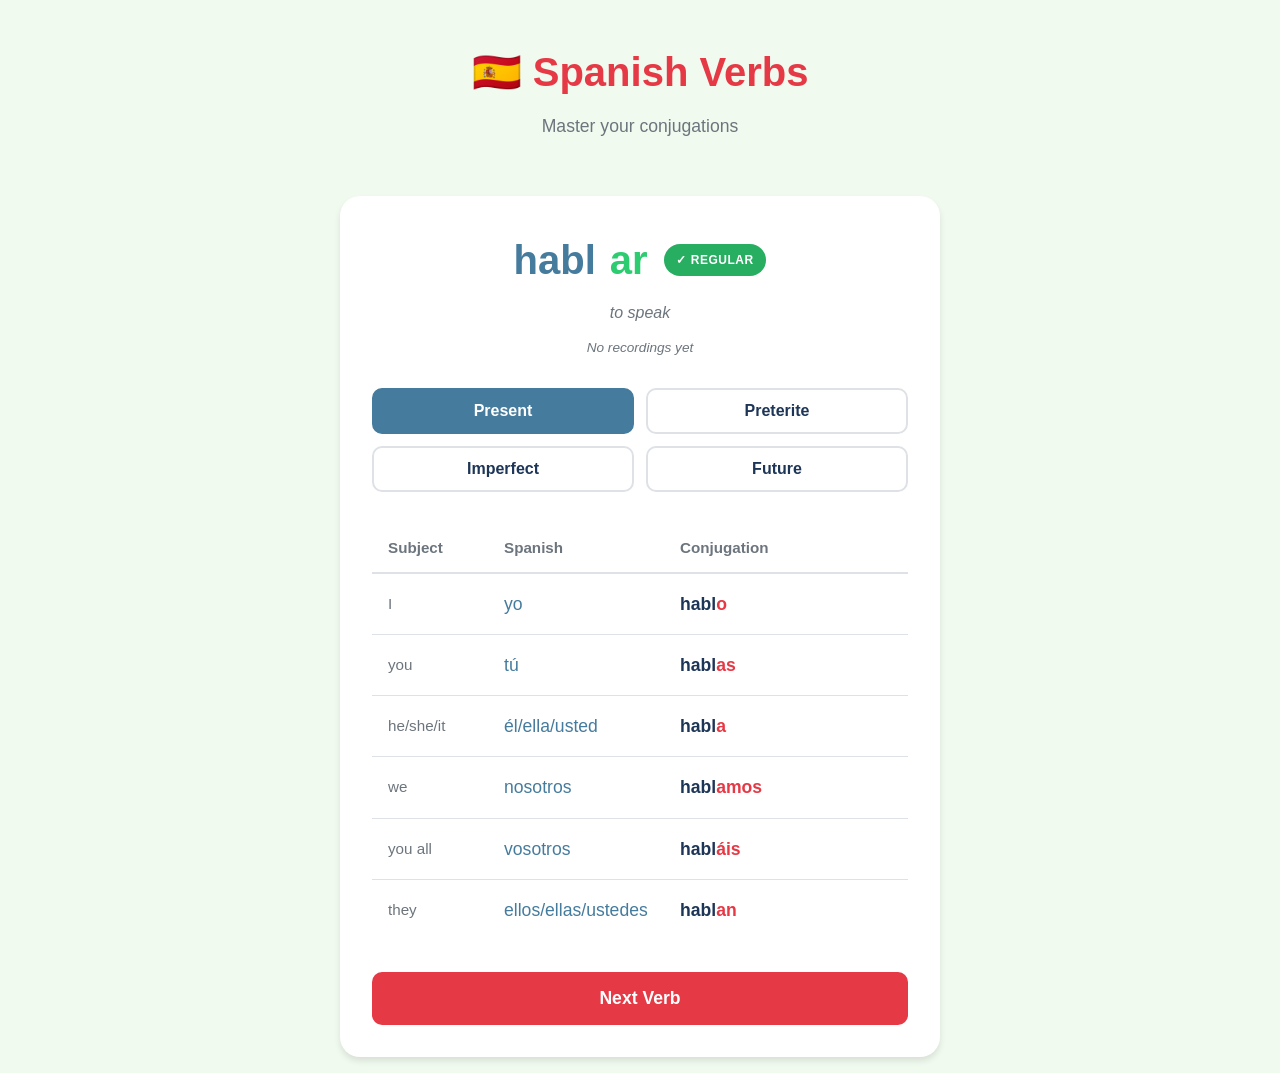
==== index.html @ 84eb6c1a "Spanish verb conjugation app with speech recognition" ====
<!DOCTYPE html>
<html lang="en">
<head>
    <meta charset="UTF-8">
    <meta name="viewport" content="width=device-width, initial-scale=1.0">
    <meta name="description" content="Practice Spanish verb conjugations on mobile">
    <title>Spanish Verbs - Mobile Practice</title>
    <link rel="stylesheet" href="styles.css?v=20260408c">
</head>
<body>
    <div class="container">
        <header>
            <h1>🇪🇸 Spanish Verbs</h1>
            <p class="subtitle">Master your conjugations</p>
        </header>

        <main>
            <div class="verb-card">
                <h2 id="verb-display">hablar</h2>
                <p class="verb-translation" id="translation">to speak</p>
                <div id="verb-score-display" class="verb-score-container"></div>
                
                <div class="tense-selector">
                    <button class="tense-btn active" data-tense="present">Present</button>
                    <button class="tense-btn" data-tense="preterite">Preterite</button>
                    <button class="tense-btn" data-tense="imperfect">Imperfect</button>
                    <button class="tense-btn" data-tense="future">Future</button>
                </div>

                <div class="conjugations" id="conjugations">
                    <!-- Content will be dynamically generated by JavaScript -->
                </div>

                <button class="btn-primary" id="nextVerb">Next Verb</button>
            </div>
        </main>
    </div>

    <script src="app.js?v=20260408c"></script>
</body>
</html>
---- styles.css ----
:root {
    --primary: #e63946;
    --secondary: #457b9d;
    --background: #f1faee;
    --card-bg: #ffffff;
    --text: #1d3557;
    --text-light: #6c757d;
    --border: #dee2e6;
    --shadow: rgba(0, 0, 0, 0.1);
}

* {
    margin: 0;
    padding: 0;
    box-sizing: border-box;
}

body {
    font-family: -apple-system, BlinkMacSystemFont, 'Segoe UI', Roboto, Oxygen, Ubuntu, Cantarell, sans-serif;
    background: var(--background);
    color: var(--text);
    line-height: 1.6;
    min-height: 100vh;
    padding: 1rem;
}

.container {
    max-width: 600px;
    margin: 0 auto;
}

header {
    text-align: center;
    margin-bottom: 2rem;
    padding: 1.5rem 0;
    position: relative;
}

.custom-mode-indicator {
    background: linear-gradient(135deg, #667eea 0%, #764ba2 100%);
    color: white;
    padding: 0.5rem 1rem;
    border-radius: 20px;
    font-size: 0.9rem;
    font-weight: 600;
    display: inline-block;
    margin-top: 1rem;
    animation: pulse 2s infinite;
}

@keyframes pulse {
    0%, 100% { transform: scale(1); }
    50% { transform: scale(1.05); }
}

h1 {
    font-size: 2.5rem;
    color: var(--primary);
    margin-bottom: 0.5rem;
}

.subtitle {
    color: var(--text-light);
    font-size: 1.1rem;
}

.verb-card {
    background: var(--card-bg);
    border-radius: 20px;
    padding: 2rem;
    box-shadow: 0 4px 6px var(--shadow);
    animation: fadeIn 0.3s ease;
}

@keyframes fadeIn {
    from {
        opacity: 0;
        transform: translateY(10px);
    }
    to {
        opacity: 1;
        transform: translateY(0);
    }
}

#verb-display {
    font-size: 2.5rem;
    color: var(--secondary);
    text-align: center;
    margin-bottom: 0.5rem;
    display: flex;
    align-items: center;
    justify-content: center;
    gap: 1rem;
    flex-wrap: wrap;
}

#verb-display .infinitive-ending {
    color: #2ecc71;
    font-weight: 700;
    margin-left: -0.05em;
}

.verb-type-badge {
    display: inline-flex;
    align-items: center;
    gap: 0.3rem;
    padding: 0.4rem 0.8rem;
    border-radius: 20px;
    font-size: 0.75rem;
    font-weight: 600;
    color: white;
    text-transform: uppercase;
    letter-spacing: 0.5px;
}

.verb-translation {
    text-align: center;
    color: var(--text-light);
    font-style: italic;
    margin-bottom: 0.5rem;
}

.verb-score-container {
    text-align: center;
    margin-bottom: 1.5rem;
    min-height: 30px;
}

.verb-score {
    display: inline-flex;
    align-items: center;
    gap: 0.5rem;
    padding: 0.5rem 1rem;
    border-radius: 20px;
    font-size: 0.9rem;
    font-weight: 600;
    background: white;
    border: 2px solid #dee2e6;
}

.verb-score.excellent {
    border-color: #28a745;
    background: #d4edda;
    color: #155724;
}

.verb-score.good {
    border-color: #17a2b8;
    background: #d1ecf1;
    color: #0c5460;
}

.verb-score.fair {
    border-color: #ffc107;
    background: #fff3cd;
    color: #856404;
}

.verb-score.needs-work {
    border-color: #dc3545;
    background: #f8d7da;
    color: #721c24;
}

.verb-score .score-label {
    font-weight: 500;
}

.verb-score .score-value {
    font-size: 1.2rem;
    font-weight: 700;
}

.verb-score .attempts-count {
    font-size: 0.75rem;
    opacity: 0.8;
    font-weight: 400;
}

.no-score {
    color: var(--text-light);
    font-size: 0.85rem;
    font-style: italic;
}

.tense-selector {
    display: grid;
    grid-template-columns: repeat(2, 1fr);
    gap: 0.75rem;
    margin-bottom: 2rem;
}

.tense-btn {
    flex: 1;
    min-width: 120px;
    padding: 0.75rem 1rem;
    border: 2px solid var(--border);
    background: white;
    border-radius: 10px;
    color: var(--text);
    cursor: pointer;
    transition: all 0.2s;
    font-size: 1rem;
    font-weight: 600;
}

.tense-btn:active {
    transform: scale(0.95);
}

.tense-btn.active {
    background: var(--secondary);
    color: white;
    border-color: var(--secondary);
}

.conjugations {
    margin-bottom: 2rem;
}

.conjugation-header {
    display: grid;
    grid-template-columns: 100px 160px 150px;
    gap: 1rem;
    padding: 0.75rem 1rem;
    background: var(--bg);
    border-bottom: 2px solid var(--border);
    font-weight: 600;
    font-size: 0.95rem;
    color: var(--text-light);
}

.conjugation-item {
    border-bottom: 1px solid var(--border);
}

.conjugation-item:last-child {
    border-bottom: none;
}

.conjugation-row {
    display: grid;
    grid-template-columns: 100px 160px 150px;
    gap: 1rem;
    padding: 1rem;
    font-size: 1.1rem;
    align-items: center;
    cursor: pointer;
    transition: background-color 0.2s;
}

.conjugation-row:hover {
    background-color: var(--bg);
}

.pronoun-english {
    color: var(--text-light);
    font-weight: 500;
    font-size: 0.95rem;
}

.pronoun {
    color: var(--secondary);
    font-weight: 500;
}

.form {
    color: var(--text);
    font-weight: 600;
}

.form .ending {
    color: var(--primary);
    font-weight: 700;
}

.example {
    display: none;
    flex-direction: column;
    gap: 0.75rem;
    font-size: 0.9rem;
    color: var(--text-light);
    padding: 0.75rem 1rem;
    background-color: #f8f9fa;
    border-top: 1px solid var(--border);
}

.example.visible {
    display: flex;
}

.example-content {
    display: flex;
    gap: 0.5rem;
    align-items: center;
}

.example-buttons {
    display: flex;
    gap: 0.5rem;
    align-items: center;
    flex-shrink: 0;
}

.example-text {
    flex: 1;
}

.speaker-btn {
    background: none;
    border: none;
    cursor: pointer;
    font-size: 1.1rem;
    padding: 0;
    transition: transform 0.2s;
    flex-shrink: 0;
}

.speaker-btn:hover {
    transform: scale(1.2);
}

.speaker-btn:active {
    transform: scale(0.9);
}

.record-btn {
    background: #28a745;
    color: white;
    border: none;
    border-radius: 6px;
    padding: 0.3rem 0.6rem;
    font-size: 0.85rem;
    cursor: pointer;
    transition: all 0.2s;
    font-weight: 600;
    white-space: nowrap;
}

.record-btn:hover {
    background: #218838;
    transform: scale(1.05);
}

.record-btn:active {
    transform: scale(0.95);
}

.record-btn:disabled {
    opacity: 0.7;
    cursor: not-allowed;
}

.record-btn.recording {
    background: #dc3545;
    animation: pulse-record 1s infinite;
}

@keyframes pulse-record {
    0%, 100% { opacity: 1; }
    50% { opacity: 0.7; }
}

.score-container {
    margin-top: 0.5rem;
}

.score-result {
    background: white;
    border-radius: 8px;
    padding: 0.75rem;
    border-left: 4px solid #6c757d;
}

.score-result.excellent {
    border-left-color: #28a745;
    background: #d4edda;
}

.score-result.good {
    border-left-color: #17a2b8;
    background: #d1ecf1;
}

.score-result.fair {
    border-left-color: #ffc107;
    background: #fff3cd;
}

.score-result.needs-work {
    border-left-color: #dc3545;
    background: #f8d7da;
}

.score-header {
    display: flex;
    justify-content: space-between;
    align-items: center;
    margin-bottom: 0.5rem;
    font-size: 1rem;
}

.score-label {
    font-weight: 600;
    color: var(--text);
}

.score-value {
    font-size: 1.5rem;
    font-weight: 700;
    color: var(--text);
}

.score-details {
    font-size: 0.85rem;
    color: var(--text);
}

.you-said, .target-text {
    margin-bottom: 0.5rem;
    line-height: 1.5;
}

.target-text span {
    padding: 0.1rem 0.3rem;
    border-radius: 3px;
    margin: 0 0.1rem;
}

.word-excellent {
    background: #28a745;
    color: white;
    font-weight: 600;
}

.word-good {
    background: #17a2b8;
    color: white;
    font-weight: 600;
}

.word-fair {
    background: #ffc107;
    color: #333;
    font-weight: 600;
}

.word-wrong {
    background: #dc3545;
    color: white;
    font-weight: 600;
}

.score-legend {
    margin-top: 0.5rem;
    padding-top: 0.5rem;
    border-top: 1px solid rgba(0,0,0,0.1);
    display: flex;
    gap: 0.75rem;
    flex-wrap: wrap;
    font-size: 0.75rem;
    color: var(--text-light);
}

.score-legend span {
    display: inline-flex;
    align-items: center;
    gap: 0.25rem;
}

@keyframes slideDown {
    from {
        opacity: 0;
        transform: translateY(-5px);
    }
    to {
        opacity: 1;
        transform: translateY(0);
    }
}

.btn-primary {
    width: 100%;
    padding: 1rem;
    background: var(--primary);
    color: white;
    border: none;
    border-radius: 10px;
    font-size: 1.1rem;
    font-weight: 600;
    cursor: pointer;
    transition: all 0.2s;
}

.btn-primary:active {
    transform: scale(0.98);
}

.btn-primary:hover {
    background: #d62839;
}

/* Mobile optimizations */
@media (max-width: 480px) {
    body {
        padding: 0.5rem;
    }
    
    h1 {
        font-size: 2rem;
    }
    
    .verb-card {
        padding: 1.5rem;
        border-radius: 15px;
    }
    
    #verb-display {
        font-size: 2rem;
    }
    
    .verb-type-badge {
        font-size: 0.65rem;
        padding: 0.3rem 0.6rem;
    }
    
    .tense-btn {
        min-width: 90px;
        padding: 0.5rem 0.75rem;
    }
    
    .conjugation-header,
    .conjugation-row {
        grid-template-columns: 70px 120px 100px;
        gap: 0.5rem;
        font-size: 0.9rem;
        padding: 0.75rem 0.5rem;
    }
    
    .conjugation-header {
        font-size: 0.8rem;
    }
    
    .pronoun-english {
        font-size: 0.85rem;
    }
    
    .example {
        font-size: 0.8rem;
        padding: 0.5rem;
    }
}
.home-card {
    background: var(--card-bg);
    border-radius: 20px;
    padding: 2rem;
    box-shadow: 0 4px 6px var(--shadow);
}

.mode-description {
    text-align: center;
    margin-bottom: 2.5rem;
}

.mode-description h2 {
    color: var(--secondary);
    margin-bottom: 0.5rem;
}

.mode-description p {
    color: var(--text-light);
}
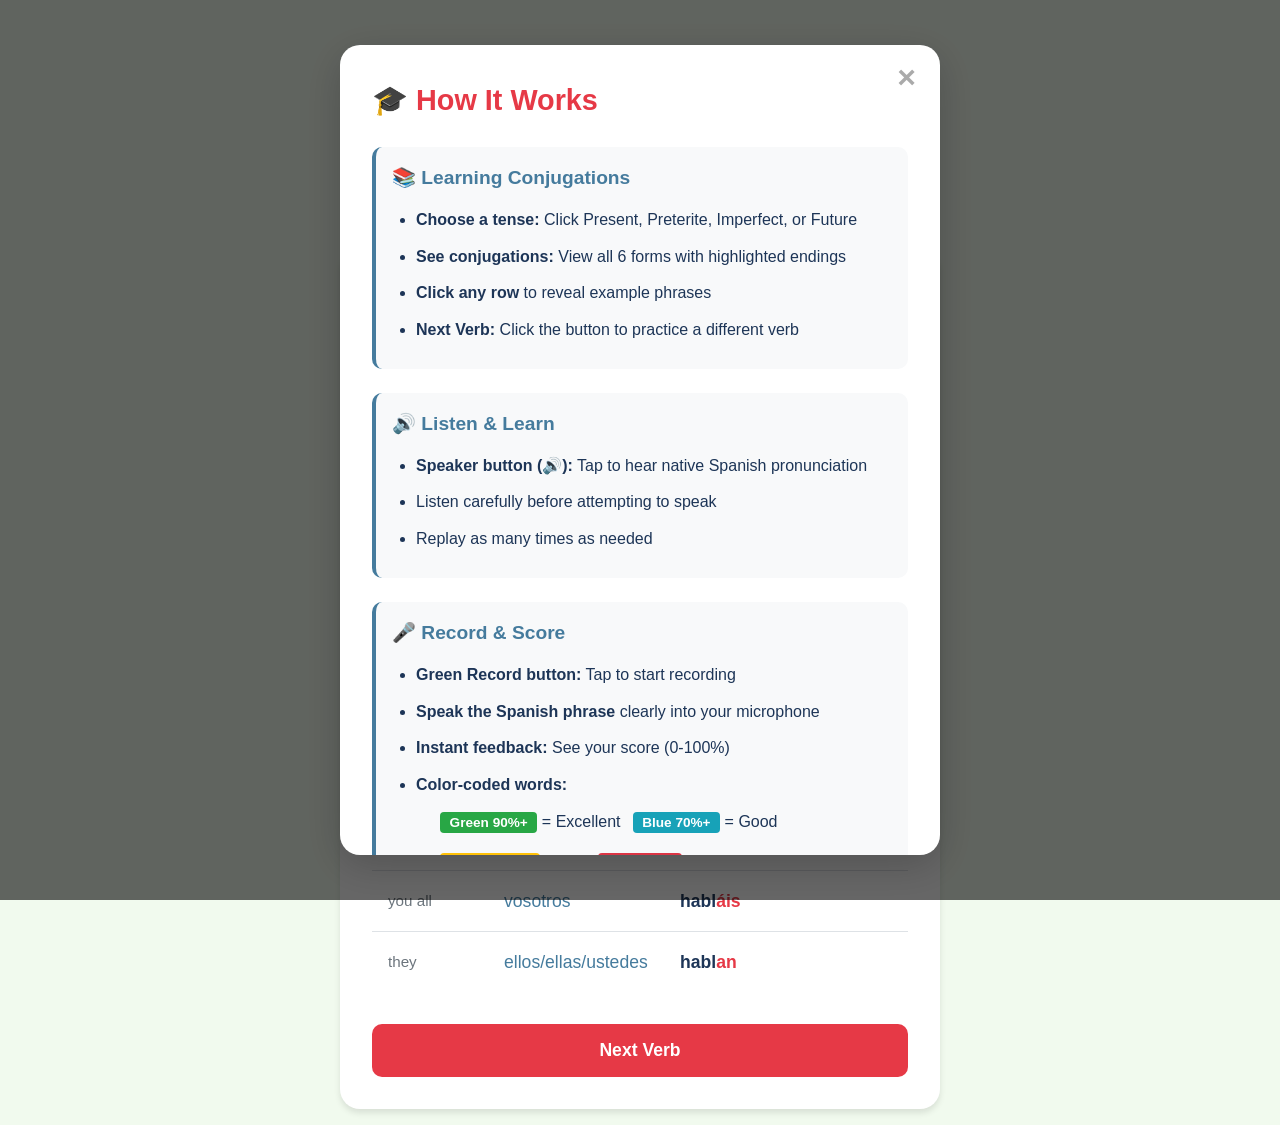
==== commit 360f22dc: "Add How It Works modal with comprehensive instructions" ====
--- a/index.html
+++ b/index.html
@@ -2,16 +2,20 @@
 <html lang="en">
 <head>
     <meta charset="UTF-8">
-    <meta name="viewport" content="width=device-width, initial-scale=1.0">
-    <meta name="description" content="Practice Spanish verb conjugations on mobile">
+    <meta name="viewport" content="width=device-width, initial-scale=1.0, maximum-scale=5.0, user-scalable=yes">
+    <meta name="description" content="Practice Spanish verb conjugations with speech recognition. Record your pronunciation and get instant feedback.">
+    <meta name="mobile-web-app-capable" content="yes">
+    <meta name="apple-mobile-web-app-capable" content="yes">
+    <meta name="apple-mobile-web-app-status-bar-style" content="default">
     <title>Spanish Verbs - Mobile Practice</title>
-    <link rel="stylesheet" href="styles.css?v=20260408c">
+    <link rel="stylesheet" href="styles.css?v=20260408d">
 </head>
 <body>
     <div class="container">
         <header>
             <h1>🇪🇸 Spanish Verbs</h1>
             <p class="subtitle">Master your conjugations</p>
+            <button id="howItWorksBtn" class="info-btn" title="How it Works">ℹ️ How it Works</button>
         </header>
 
         <main>
@@ -36,6 +40,73 @@
         </main>
     </div>
 
-    <script src="app.js?v=20260408c"></script>
+    <!-- How It Works Modal -->
+    <div id="howItWorksModal" class="modal">
+        <div class="modal-content">
+            <span class="close-modal">&times;</span>
+            <h2>🎓 How It Works</h2>
+            
+            <div class="instruction-section">
+                <h3>📚 Learning Conjugations</h3>
+                <ul>
+                    <li><strong>Choose a tense:</strong> Click Present, Preterite, Imperfect, or Future</li>
+                    <li><strong>See conjugations:</strong> View all 6 forms with highlighted endings</li>
+                    <li><strong>Click any row</strong> to reveal example phrases</li>
+                    <li><strong>Next Verb:</strong> Click the button to practice a different verb</li>
+                </ul>
+            </div>
+
+            <div class="instruction-section">
+                <h3>🔊 Listen & Learn</h3>
+                <ul>
+                    <li><strong>Speaker button (🔊):</strong> Tap to hear native Spanish pronunciation</li>
+                    <li>Listen carefully before attempting to speak</li>
+                    <li>Replay as many times as needed</li>
+                </ul>
+            </div>
+
+            <div class="instruction-section">
+                <h3>🎤 Record & Score</h3>
+                <ul>
+                    <li><strong>Green Record button:</strong> Tap to start recording</li>
+                    <li><strong>Speak the Spanish phrase</strong> clearly into your microphone</li>
+                    <li><strong>Instant feedback:</strong> See your score (0-100%)</li>
+                    <li><strong>Color-coded words:</strong>
+                        <ul class="color-legend">
+                            <li><span class="legend-excellent">Green 90%+</span> = Excellent</li>
+                            <li><span class="legend-good">Blue 70%+</span> = Good</li>
+                            <li><span class="legend-fair">Yellow 50%+</span> = Fair</li>
+                            <li><span class="legend-wrong">Red &lt;50%</span> = Needs practice</li>
+                        </ul>
+                    </li>
+                </ul>
+            </div>
+
+            <div class="instruction-section">
+                <h3>📊 Track Your Progress</h3>
+                <ul>
+                    <li><strong>Verb Score:</strong> See your average % under each verb name</li>
+                    <li><strong>Attempts tracked:</strong> Number of recordings you've made</li>
+                    <li><strong>Saved automatically:</strong> Progress persists in your browser</li>
+                    <li><strong>Goal:</strong> Aim for 90%+ on all verbs!</li>
+                </ul>
+            </div>
+
+            <div class="instruction-section tip">
+                <h3>💡 Tips for Success</h3>
+                <ul>
+                    <li>🎧 Use headphones for better audio quality</li>
+                    <li>📱 Allow microphone access when prompted (one-time only)</li>
+                    <li>🗣️ Speak clearly and at normal pace</li>
+                    <li>🔁 Practice difficult verbs multiple times</li>
+                    <li>⭐ Try to improve your average score each time</li>
+                </ul>
+            </div>
+
+            <button class="btn-primary" id="closeModalBtn">Got it! Let's Practice</button>
+        </div>
+    </div>
+
+    <script src="app.js?v=20260408d"></script>
 </body>
 </html>
--- a/styles.css
+++ b/styles.css
@@ -34,6 +34,32 @@
     margin-bottom: 2rem;
     padding: 1.5rem 0;
     position: relative;
+}
+
+.info-btn {
+    background: var(--secondary);
+    color: white;
+    border: none;
+    border-radius: 25px;
+    padding: 0.6rem 1.2rem;
+    font-size: 0.9rem;
+    font-weight: 600;
+    cursor: pointer;
+    transition: all 0.2s;
+    margin-top: 1rem;
+    display: inline-flex;
+    align-items: center;
+    gap: 0.5rem;
+}
+
+.info-btn:hover {
+    background: #3a6b8a;
+    transform: translateY(-2px);
+    box-shadow: 0 4px 8px rgba(0,0,0,0.15);
+}
+
+.info-btn:active {
+    transform: translateY(0);
 }
 
 .custom-mode-indicator {
@@ -512,12 +538,13 @@
     }
     
     .verb-card {
-        padding: 1.5rem;
+        padding: 1rem;
         border-radius: 15px;
     }
     
     #verb-display {
-        font-size: 2rem;
+        font-size: 1.75rem;
+        gap: 0.5rem;
     }
     
     .verb-type-badge {
@@ -525,30 +552,179 @@
         padding: 0.3rem 0.6rem;
     }
     
+    .verb-translation {
+        font-size: 0.95rem;
+        margin-bottom: 0.5rem;
+    }
+    
+    .verb-score-container {
+        margin-bottom: 1rem;
+    }
+    
+    .verb-score {
+        font-size: 0.8rem;
+        padding: 0.4rem 0.8rem;
+        gap: 0.4rem;
+    }
+    
+    .verb-score .score-value {
+        font-size: 1rem;
+    }
+    
+    .verb-score .attempts-count {
+        font-size: 0.7rem;
+    }
+    
     .tense-btn {
-        min-width: 90px;
-        padding: 0.5rem 0.75rem;
+        min-width: 0;
+        padding: 0.6rem 0.5rem;
+        font-size: 0.9rem;
     }
     
     .conjugation-header,
     .conjugation-row {
-        grid-template-columns: 70px 120px 100px;
-        gap: 0.5rem;
-        font-size: 0.9rem;
-        padding: 0.75rem 0.5rem;
+        grid-template-columns: 60px 100px 90px;
+        gap: 0.4rem;
+        font-size: 0.85rem;
+        padding: 0.6rem 0.4rem;
     }
     
     .conjugation-header {
+        font-size: 0.75rem;
+    }
+    
+    .pronoun-english {
         font-size: 0.8rem;
-    }
-    
-    .pronoun-english {
-        font-size: 0.85rem;
     }
     
     .example {
         font-size: 0.8rem;
+        padding: 0.75rem 0.5rem;
+        gap: 0.5rem;
+    }
+    
+    .example-content {
+        flex-direction: column;
+        align-items: flex-start;
+        gap: 0.5rem;
+    }
+    
+    .example-buttons {
+        width: 100%;
+        justify-content: flex-start;
+        gap: 0.75rem;
+    }
+    
+    .speaker-btn {
+        font-size: 1.3rem;
         padding: 0.5rem;
+        min-width: 44px;
+        min-height: 44px;
+        display: flex;
+        align-items: center;
+        justify-content: center;
+    }
+    
+    .record-btn {
+        padding: 0.5rem 1rem;
+        font-size: 0.8rem;
+        min-height: 44px;
+        flex: 1;
+    }
+    
+    .example-text {
+        width: 100%;
+        line-height: 1.4;
+    }
+    
+    .score-result {
+        padding: 0.6rem;
+    }
+    
+    .score-header {
+        font-size: 0.9rem;
+    }
+    
+    .score-value {
+        font-size: 1.3rem;
+    }
+    
+    .score-details {
+        font-size: 0.8rem;
+    }
+    
+    .you-said, .target-text {
+        margin-bottom: 0.4rem;
+        word-break: break-word;
+    }
+    
+    .score-legend {
+        font-size: 0.7rem;
+        gap: 0.5rem;
+    }
+    
+    .btn-primary {
+        padding: 0.85rem;
+        font-size: 1rem;
+    }
+    
+    .info-btn {
+        font-size: 0.85rem;
+        padding: 0.5rem 1rem;
+    }
+    
+    .modal-content {
+        padding: 1.5rem;
+        max-height: 85vh;
+    }
+    
+    .modal-content h2 {
+        font-size: 1.5rem;
+        margin-bottom: 1rem;
+        padding-right: 2rem;
+    }
+    
+    .instruction-section {
+        padding: 0.75rem;
+        margin-bottom: 1rem;
+    }
+    
+    .instruction-section h3 {
+        font-size: 1.1rem;
+    }
+    
+    .instruction-section ul {
+        margin-left: 1rem;
+        line-height: 1.6;
+        font-size: 0.9rem;
+    }
+    
+    .color-legend {
+        flex-direction: column;
+        gap: 0.5rem;
+    }
+    
+    .close-modal {
+        top: 0.75rem;
+        right: 1rem;
+        font-size: 1.75rem;
+    }
+}
+
+/* Tablet optimizations */
+@media (min-width: 481px) and (max-width: 768px) {
+    .conjugation-header,
+    .conjugation-row {
+        grid-template-columns: 80px 140px 120px;
+        gap: 0.75rem;
+    }
+    
+    .verb-card {
+        padding: 1.75rem;
+    }
+    
+    .example-content {
+        flex-wrap: wrap;
     }
 }
 .home-card {
@@ -571,3 +747,144 @@
 .mode-description p {
     color: var(--text-light);
 }
+
+/* Modal Styles */
+.modal {
+    display: none;
+    position: fixed;
+    z-index: 1000;
+    left: 0;
+    top: 0;
+    width: 100%;
+    height: 100%;
+    background-color: rgba(0, 0, 0, 0.6);
+    align-items: center;
+    justify-content: center;
+    padding: 1rem;
+    overflow-y: auto;
+}
+
+.modal-content {
+    background: white;
+    border-radius: 20px;
+    padding: 2rem;
+    max-width: 600px;
+    width: 100%;
+    max-height: 90vh;
+    overflow-y: auto;
+    position: relative;
+    animation: slideIn 0.3s ease;
+    box-shadow: 0 10px 40px rgba(0,0,0,0.2);
+}
+
+@keyframes slideIn {
+    from {
+        opacity: 0;
+        transform: translateY(-30px);
+    }
+    to {
+        opacity: 1;
+        transform: translateY(0);
+    }
+}
+
+.close-modal {
+    position: absolute;
+    top: 1rem;
+    right: 1.5rem;
+    font-size: 2rem;
+    font-weight: bold;
+    color: #aaa;
+    cursor: pointer;
+    transition: color 0.2s;
+    line-height: 1;
+}
+
+.close-modal:hover {
+    color: #333;
+}
+
+.modal-content h2 {
+    color: var(--primary);
+    margin-bottom: 1.5rem;
+    font-size: 1.8rem;
+}
+
+.instruction-section {
+    margin-bottom: 1.5rem;
+    padding: 1rem;
+    background: #f8f9fa;
+    border-radius: 10px;
+    border-left: 4px solid var(--secondary);
+}
+
+.instruction-section.tip {
+    background: #fff3cd;
+    border-left-color: #ffc107;
+}
+
+.instruction-section h3 {
+    color: var(--secondary);
+    margin-bottom: 0.75rem;
+    font-size: 1.2rem;
+}
+
+.instruction-section ul {
+    margin-left: 1.5rem;
+    line-height: 1.8;
+}
+
+.instruction-section li {
+    margin-bottom: 0.5rem;
+}
+
+.instruction-section strong {
+    color: var(--text);
+}
+
+.color-legend {
+    list-style: none;
+    margin-left: 0;
+    margin-top: 0.5rem;
+    display: flex;
+    flex-wrap: wrap;
+    gap: 0.75rem;
+}
+
+.color-legend li {
+    margin: 0;
+}
+
+.legend-excellent,
+.legend-good,
+.legend-fair,
+.legend-wrong {
+    padding: 0.2rem 0.6rem;
+    border-radius: 4px;
+    font-weight: 600;
+    font-size: 0.85rem;
+}
+
+.legend-excellent {
+    background: #28a745;
+    color: white;
+}
+
+.legend-good {
+    background: #17a2b8;
+    color: white;
+}
+
+.legend-fair {
+    background: #ffc107;
+    color: #333;
+}
+
+.legend-wrong {
+    background: #dc3545;
+    color: white;
+}
+
+#closeModalBtn {
+    margin-top: 1rem;
+}
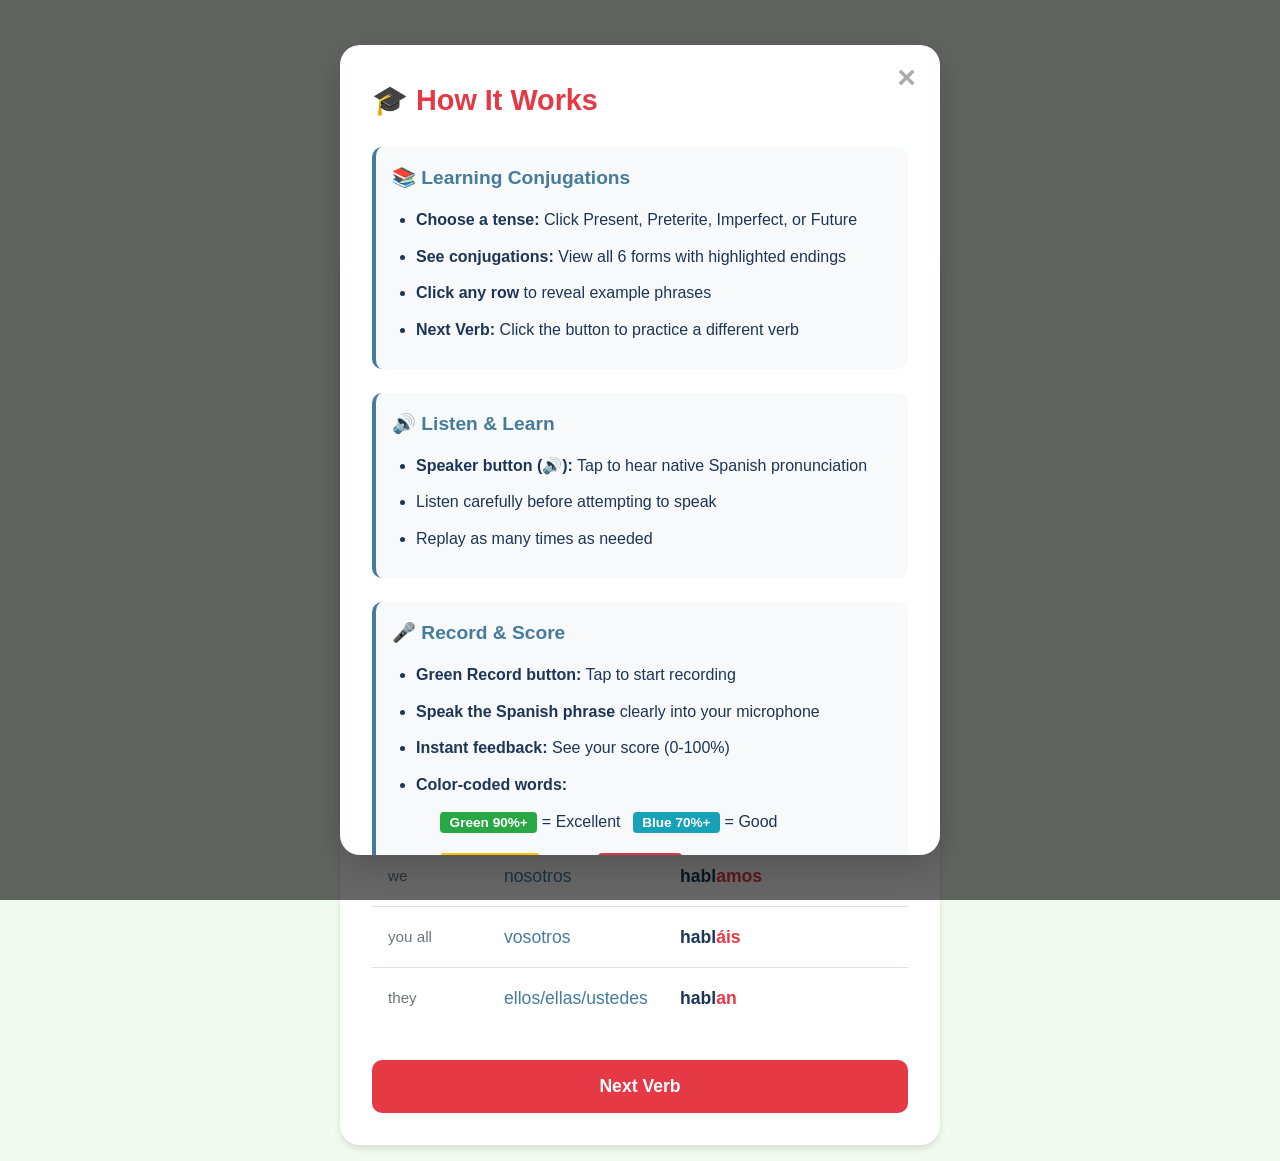
==== commit 950e5dfb: "Add descriptive subtitles to tense buttons" ====
--- a/index.html
+++ b/index.html
@@ -8,7 +8,7 @@
     <meta name="apple-mobile-web-app-capable" content="yes">
     <meta name="apple-mobile-web-app-status-bar-style" content="default">
     <title>Spanish Verbs - Mobile Practice</title>
-    <link rel="stylesheet" href="styles.css?v=20260408d">
+    <link rel="stylesheet" href="styles.css?v=20260408f">
 </head>
 <body>
     <div class="container">
@@ -25,10 +25,22 @@
                 <div id="verb-score-display" class="verb-score-container"></div>
                 
                 <div class="tense-selector">
-                    <button class="tense-btn active" data-tense="present">Present</button>
-                    <button class="tense-btn" data-tense="preterite">Preterite</button>
-                    <button class="tense-btn" data-tense="imperfect">Imperfect</button>
-                    <button class="tense-btn" data-tense="future">Future</button>
+                    <button class="tense-btn active" data-tense="present">
+                        <span class="tense-name">Present</span>
+                        <span class="tense-desc">now / habitual</span>
+                    </button>
+                    <button class="tense-btn" data-tense="preterite">
+                        <span class="tense-name">Preterite</span>
+                        <span class="tense-desc">completed past</span>
+                    </button>
+                    <button class="tense-btn" data-tense="imperfect">
+                        <span class="tense-name">Imperfect</span>
+                        <span class="tense-desc">used to / ongoing</span>
+                    </button>
+                    <button class="tense-btn" data-tense="future">
+                        <span class="tense-name">Future</span>
+                        <span class="tense-desc">will / going to</span>
+                    </button>
                 </div>
 
                 <div class="conjugations" id="conjugations">
@@ -107,6 +119,6 @@
         </div>
     </div>
 
-    <script src="app.js?v=20260408d"></script>
+    <script src="app.js?v=20260408f"></script>
 </body>
 </html>
--- a/styles.css
+++ b/styles.css
@@ -229,6 +229,9 @@
     transition: all 0.2s;
     font-size: 1rem;
     font-weight: 600;
+    display: flex;
+    flex-direction: column;
+    gap: 0.25rem;
 }
 
 .tense-btn:active {
@@ -239,6 +242,18 @@
     background: var(--secondary);
     color: white;
     border-color: var(--secondary);
+}
+
+.tense-name {
+    font-size: 1rem;
+    font-weight: 600;
+}
+
+.tense-desc {
+    font-size: 0.75rem;
+    font-weight: 400;
+    opacity: 0.8;
+    font-style: italic;
 }
 
 .conjugations {
@@ -578,7 +593,15 @@
     .tense-btn {
         min-width: 0;
         padding: 0.6rem 0.5rem;
+        gap: 0.2rem;
+    }
+    
+    .tense-name {
         font-size: 0.9rem;
+    }
+    
+    .tense-desc {
+        font-size: 0.65rem;
     }
     
     .conjugation-header,
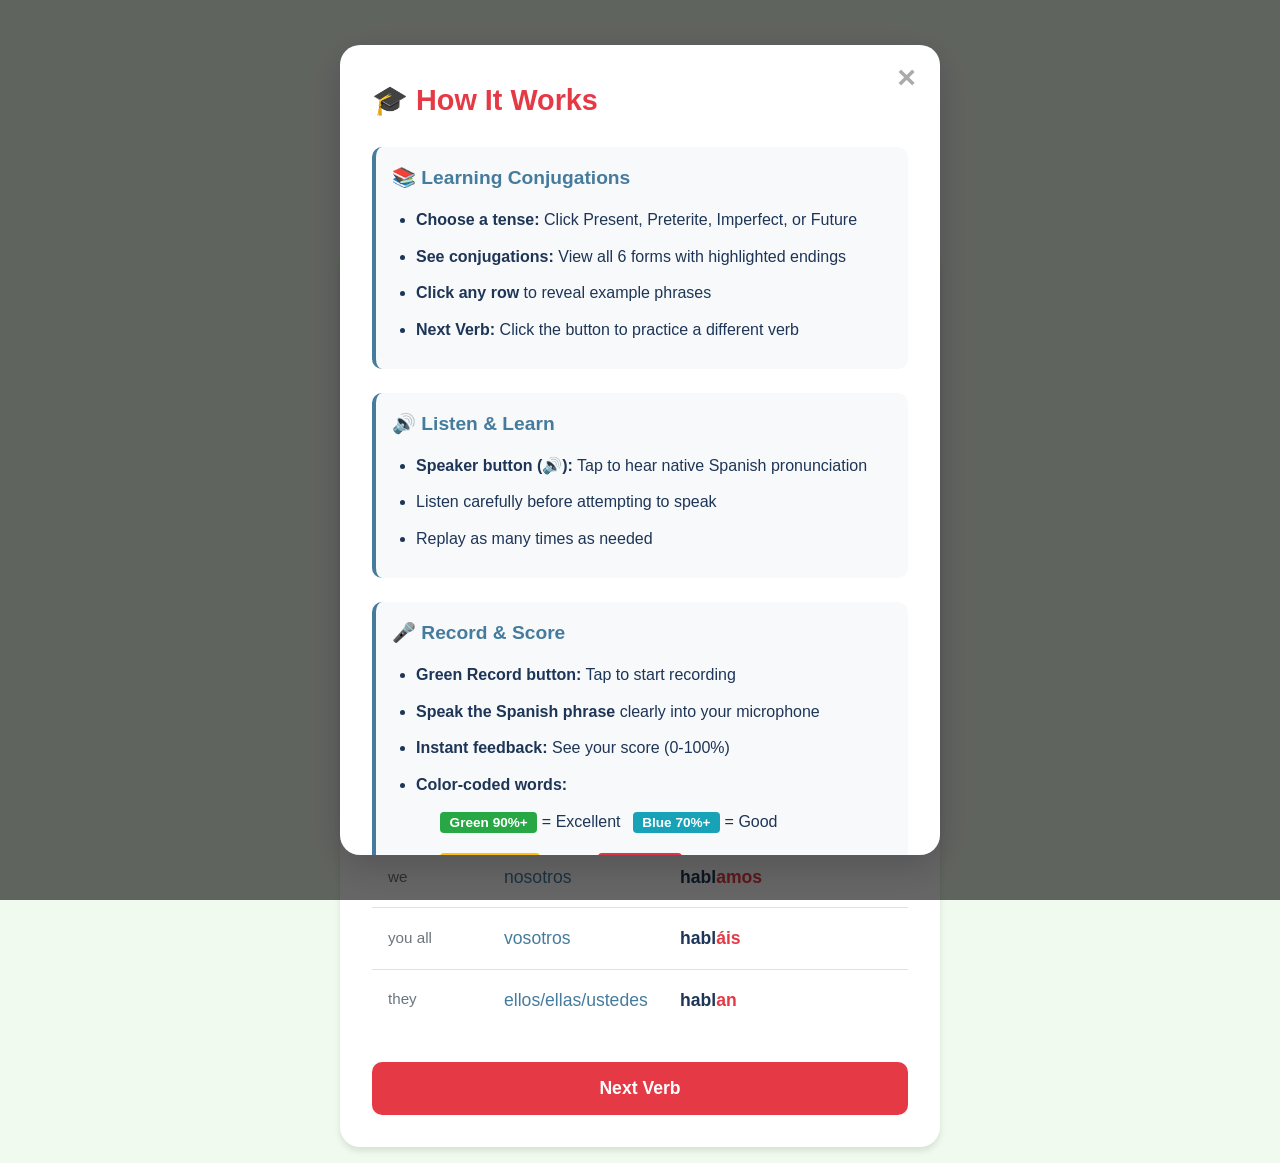
==== commit c7ff0f01: "Increase English translation size and fix verb spacing" ====
--- a/index.html
+++ b/index.html
@@ -8,7 +8,7 @@
     <meta name="apple-mobile-web-app-capable" content="yes">
     <meta name="apple-mobile-web-app-status-bar-style" content="default">
     <title>Spanish Verbs - Mobile Practice</title>
-    <link rel="stylesheet" href="styles.css?v=20260408f">
+    <link rel="stylesheet" href="styles.css?v=20260408g">
 </head>
 <body>
     <div class="container">
@@ -119,6 +119,6 @@
         </div>
     </div>
 
-    <script src="app.js?v=20260408f"></script>
+    <script src="app.js?v=20260408g"></script>
 </body>
 </html>
--- a/styles.css
+++ b/styles.css
@@ -119,12 +119,14 @@
     justify-content: center;
     gap: 1rem;
     flex-wrap: wrap;
+    line-height: 1;
 }
 
 #verb-display .infinitive-ending {
     color: #2ecc71;
     font-weight: 700;
-    margin-left: -0.05em;
+    margin-left: 0;
+    letter-spacing: 0;
 }
 
 .verb-type-badge {
@@ -145,6 +147,8 @@
     color: var(--text-light);
     font-style: italic;
     margin-bottom: 0.5rem;
+    font-size: 2rem;
+    font-weight: 500;
 }
 
 .verb-score-container {
@@ -568,7 +572,7 @@
     }
     
     .verb-translation {
-        font-size: 0.95rem;
+        font-size: 1.5rem;
         margin-bottom: 0.5rem;
     }
     
